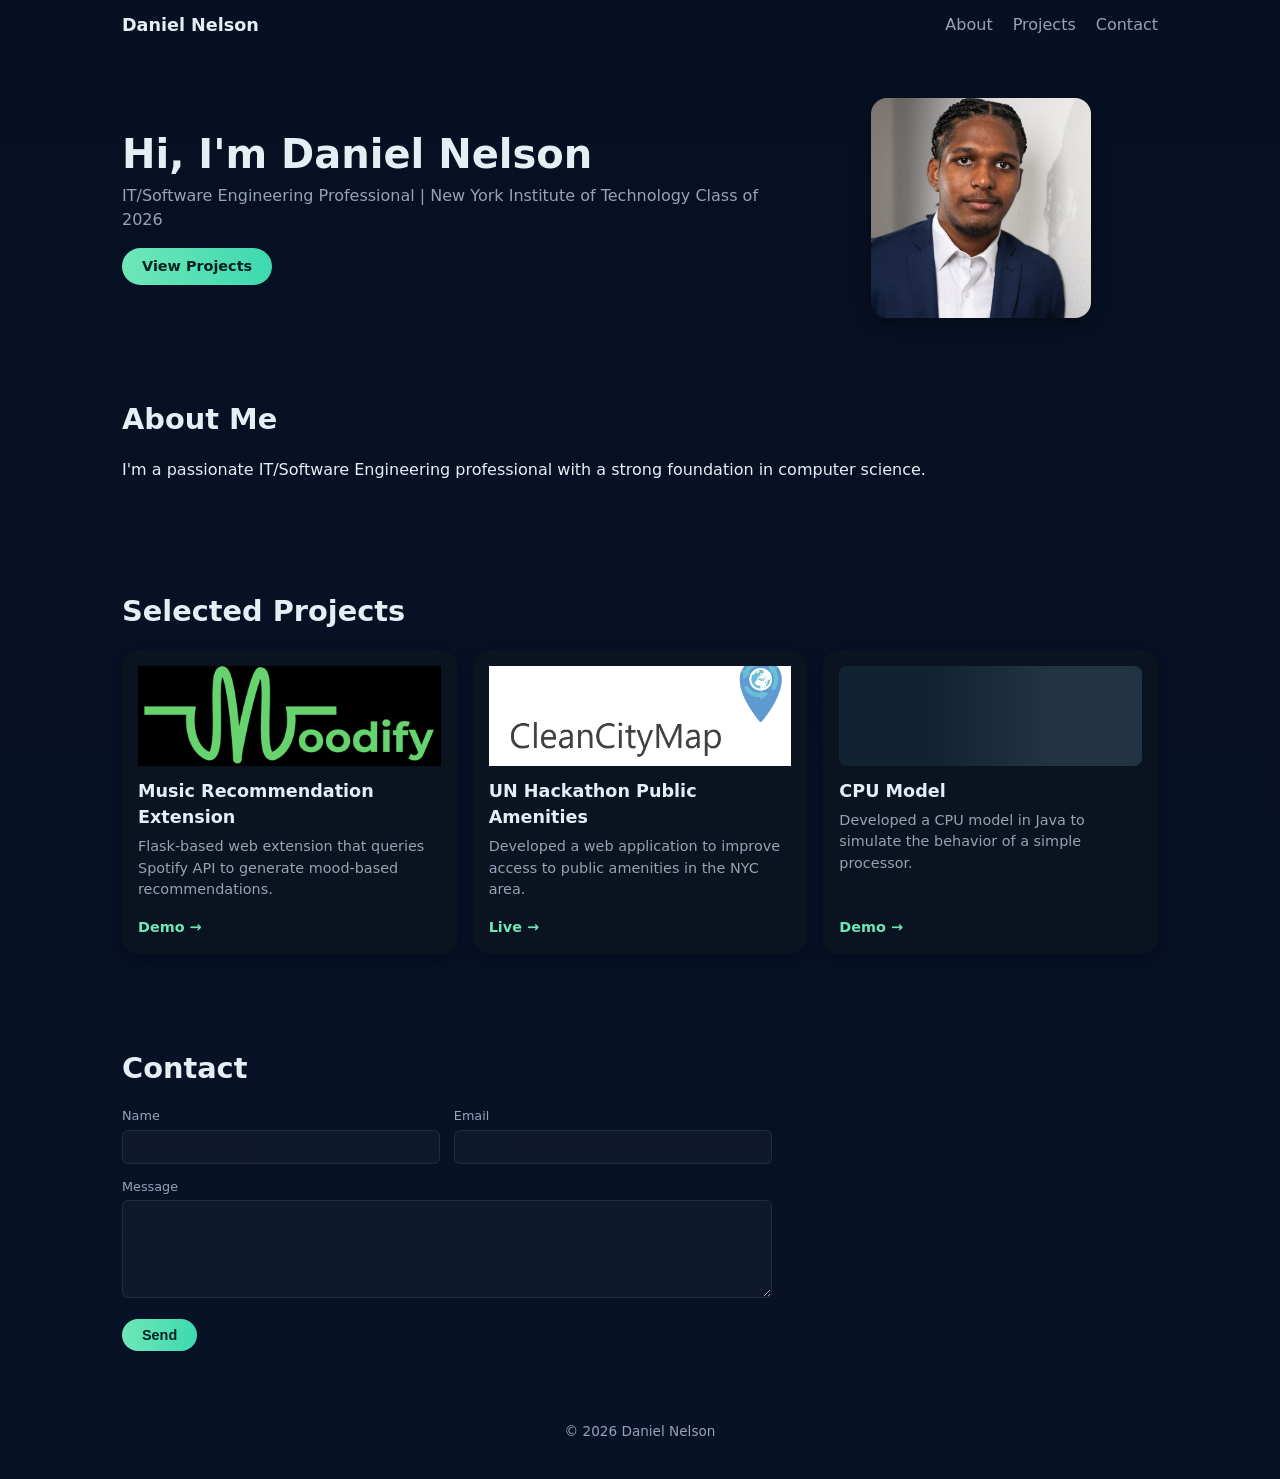
==== index.html @ 83f062a2 "Initial commit" ====
<!DOCTYPE html>
<html lang="en">
<head>
  <meta charset="UTF-8">
  <meta name="viewport" content="width=device-width, initial-scale=1.0">
  <title>Daniel Nelson - Portfolio</title>
  <link rel="stylesheet" href="style.css">
</head>
<body>
  <header class="site-header">
    <div class="container header-inner">
      <h1 class="logo">Daniel Nelson</h1>
      <nav>
        <ul class="nav">
          <li><a href="#about">About</a></li>
          <li><a href="#projects">Projects</a></li>
          <li><a href="#contact">Contact</a></li>
        </ul>
      </nav>
    </div>
  </header>

  <main>
    <section class="hero">
      <div class="container hero-inner">
        <div class="hero-text">
          <h2>Hi, I'm Daniel Nelson</h2>
          <p>IT/Software Engineering Professional | New York Institute of Technology Class of 2026</p>
          <a class="btn" href="#projects">View Projects</a>
        </div>
        <div>
          <img class="hero-photo" src="Assets/index/1760486234159.jpg" alt="Daniel Nelson">
        </div>
      </div>
    </section>

    <section id="about" class="about">
      <div class="container">
        <h3>About Me</h3>
        <p>I'm a passionate IT/Software Engineering professional with a strong foundation in computer science.</p>
      </div>
    </section>

    <section id="projects" class="projects">
      <div class="container">
        <h3>Selected Projects</h3>
        <div class="projects-grid">
          <article class="card">
            <div class="card-media">
              <img src="Assets\musicrec\Screenshot 2026-06-26 140329.png" alt="Music Recommendation Extension">
            </div>
            <h4>Music Recommendation Extension</h4>
            <p>Flask-based web extension that queries Spotify API to generate mood-based recommendations.</p>
            <a class="link" href="music-recs.html">Demo →</a>
          </article>
          <article class="card">
            <div class="card-media">
              <img src="Assets\Hackathon\Screenshot 2026-06-26 140754.png" alt="UN Hackathon Public Amenities">
            </div>
            <h4>UN Hackathon Public Amenities</h4>
            <p>Developed a web application to improve access to public amenities in the NYC area.</p>
            <a class="link" href="public-amenities.html">Live →</a>
          </article>
          <article class="card">
            <div class="card-media"></div>
            <h4>CPU Model</h4>
            <p>Developed a CPU model in Java to simulate the behavior of a simple processor.</p>
            <a class="link" href="cpu-model.html">Demo →</a>
          </article>
        </div>
      </div>
    </section>

    <section id="contact" class="contact">
      <div class="container">
        <h3>Contact</h3>
        <form class="contact-form">
          <label>
            <span>Name</span>
            <input type="text" name="name" required>
          </label>
          <label>
            <span>Email</span>
            <input type="email" name="email" required>
          </label>
          <label class="full-width">
            <span>Message</span>
            <textarea name="message" rows="5" required></textarea>
          </label>
          <button class="btn" type="submit">Send</button>
        </form>
      </div>
    </section>
  </main>

  <footer class="site-footer">
    <div class="container">
      <p>© <span id="year"></span> Daniel Nelson</p>
    </div>
  </footer>

  <script>
    document.getElementById('year').textContent = new Date().getFullYear();
  </script>
</body>
</html>
---- style.css ----
:root {
  --bg: #0f1724;
  --card: #0b1220;
  --accent: #6ee7b7;
  --muted: #94a3b8;
  --text: #e6eef5;
  --glass: rgba(255, 255, 255, 0.03);
  --radius: 16px; 
  
  --fs-h2: clamp(1.6rem, 3vw + 0.8rem, 2.5rem);
  --fs-h3: clamp(1.3rem, 2vw + 0.8rem, 1.8rem);
  --fs-body: clamp(0.9rem, 0.3vw + 0.8rem, 1rem);
  --fluid-padding: clamp(1rem, 3vw, 2rem); 
}

* { box-sizing: border-box; }
html, body { min-height: 100vh; }

body {
  margin: 0;
  font-family: Inter, system-ui, -apple-system, 'Segoe UI', Roboto, 'Helvetica Neue', Arial;
  background: linear-gradient(180deg, #071023 0%, #081226 100%);
  color: var(--text);
  font-size: var(--fs-body);
  line-height: 1.5;
  -webkit-font-smoothing: antialiased;
}

.container {
  width: 100%;
  max-width: 1100px;
  margin: 0 auto;
  padding: 0 var(--fluid-padding);
}

.site-header {
  backdrop-filter: blur(6px);
  background: transparent;
  padding: 0.75rem 0;
}

.header-inner {
  display: flex;
  align-items: center;
  justify-content: space-between;
}

.logo {
  margin: 0;
  font-size: 1.1rem;
}

.nav {
  list-style: none;
  display: flex;
  gap: 1.25rem;
  margin: 0;
  padding: 0;
}

.nav a {
  color: var(--muted);
  text-decoration: none;
  transition: color 0.2s;
}
.nav a:hover { color: var(--accent); }


.hero {
  padding: calc(var(--fluid-padding) * 1.5) 0;
  display: flex;
  align-items: center;
}

.hero-inner {
  display: grid;
  grid-template-columns: 1.3fr 0.7fr;
  gap: 1.5rem;
  align-items: center;
  width: 100%;
}

.hero-text h2 {
  margin: 0 0 0.5rem;
  font-size: var(--fs-h2);
  line-height: 1.1;
}

.hero-text p {
  margin: 0 0 1rem;
  color: var(--muted);
}

.btn {
  display: inline-block;
  background: linear-gradient(90deg, var(--accent), #3dd9b0);
  color: #042022;
  padding: 0.5rem 1.25rem;
  border-radius: 999px;
  text-decoration: none;
  font-weight: 600;
  font-size: 0.9rem;
  transition: transform 0.2s, box-shadow 0.2s;
}
.btn:hover {
  transform: translateY(-1px);
  box-shadow: 0 4px 12px rgba(110, 231, 183, 0.2);
}

.hero-photo {
  width: 100%;
  max-width: 220px;
  height: auto;
  display: block;
  margin: 0 auto;
  border-radius: var(--radius);
  background: linear-gradient(135deg, #0b1220, #122036);
  box-shadow: 0 4px 16px rgba(0,0,0,0.4);
}

.about { padding: var(--fluid-padding) 0; }
.about h3 { margin-top: 0; font-size: var(--fs-h3); margin-bottom: 0.5rem; }

.projects { padding: var(--fluid-padding) 0; }
.projects h3 { font-size: var(--fs-h3); margin-bottom: 1rem;}

.projects-grid {
  display: grid;
  grid-template-columns: repeat(auto-fit, minmax(260px, 1fr));
  gap: 1rem;
}

.card {
  display: flex;
  flex-direction: column;
  background: var(--card);
  padding: 1rem;
  border-radius: var(--radius);
  box-shadow: 0 4px 12px rgba(2, 6, 23, 0.5);
  height: 100%;
}

.card-media {
  height: 100px; 
  border-radius: 8px;
  background: linear-gradient(90deg, #123 30%, #234 70%);
  margin-bottom: 0.75rem;
}

.card-media img {
  width: 100%;
  height: 100%;
  object-fit: cover;
  display: block;
}

.card h4 { margin: 0 0 0.35rem 0; font-size: 1.1rem; }
.card p { color: var(--muted); margin: 0 0 1rem; flex-grow: 1; font-size: 0.9rem; }
.link { color: var(--accent); text-decoration: none; font-weight: 600; font-size: 0.9rem; }

.contact { padding: var(--fluid-padding) 0; }
.contact h3 { font-size: var(--fs-h3); margin-bottom: 1rem; }
.contact-form {
  display: grid;
  grid-template-columns: 1fr 1fr;
  gap: 0.85rem;
  max-width: 650px;
}

.contact-form label { display: block; }
.contact-form label.full-width { grid-column: 1 / -1; }
.contact-form span { display: block; color: var(--muted); font-size: 0.8rem; margin-bottom: 0.25rem; }
.contact-form input, .contact-form textarea {
  width: 100%;
  padding: 0.5rem 0.75rem;
  border-radius: 6px;
  border: 1px solid rgba(255, 255, 255, 0.08);
  background: var(--glass);
  color: var(--text);
  font-size: 0.9rem;
}
.contact-form button { grid-column: 1 / -1; justify-self: start; border: none; cursor: pointer; }

.site-footer { padding: 1.5rem 0; color: var(--muted); text-align: center; font-size: 0.85rem; }

/* Dynamic Layout Adjustments via Media Queries */
@media (max-width: 900px) {
  .hero-inner { grid-template-columns: 1fr; text-align: center; gap: 1rem; }
  .hero-photo { max-width: 160px; order: -1; }
}

@media (max-width: 600px) {
  .contact-form { grid-template-columns: 1fr; }
}

/* ==========================================================================
   Shared Project Detail Page Styles
   ========================================================================== */
.page-container {
  max-width: 1100px;
  margin: 0 auto;
  padding: var(--fluid-padding);
}

.project-header {
  display: flex;
  justify-content: space-between;
  align-items: center;
  padding: 1rem 0;
  border-bottom: 1px solid rgba(255, 255, 255, 0.05);
}

.project-header .brand { font-size: 1.1rem; font-weight: 700; color: var(--accent); }
.project-header nav a { color: var(--muted); text-decoration: none; font-size: 0.9rem; transition: color 0.2s; }
.project-header nav a:hover { color: var(--text); }

.project-hero { padding: 1.5rem 0; }
.project-hero h1 { font-size: var(--fs-h2); margin: 0 0 0.5rem 0; line-height: 1.2; }
.project-hero p { color: var(--muted); font-size: 1rem; max-width: 800px; margin: 0 0 1rem 0; line-height: 1.5; }

.project-grid-layout { display: grid; gap: 1.25rem; margin-top: 1rem; }

@media (min-width: 900px) {
  .project-grid-layout { grid-template-columns: 1.45fr 0.55fr; }
}

.project-main-content {
  background: var(--card);
  border: 1px solid rgba(255, 255, 255, 0.04);
  border-radius: var(--radius);
  padding: 1.25rem;
  box-shadow: 0 4px 12px rgba(2, 6, 23, 0.3);
}

.project-sidebar {
  background: rgba(255, 255, 255, 0.02);
  border: 1px solid rgba(255, 255, 255, 0.04);
  border-radius: var(--radius);
  padding: 1.25rem;
}

.project-section-title { margin: 0 0 1rem 0; font-size: 1.25rem; font-weight: 700; }

.display-cards-grid {
  display: grid;
  grid-template-columns: repeat(auto-fit, minmax(220px, 1fr));
  gap: 1rem;
}

.detail-card {
  border-radius: 8px;
  overflow: hidden;
  background: rgba(255, 255, 255, 0.03);
  border: 1px solid rgba(255, 255, 255, 0.05);
}

.detail-card img {
  width: 100%;
  display: block;
  height: 250px; 
  object-fit: scale-down;
  background: linear-gradient(135deg, #122036, #0b1220);
}

.detail-card-body { padding: 0.85rem; }
.detail-card-body h3 { margin: 0 0 0.35rem 0; font-size: 1rem; font-weight: 600; }
.detail-card-body p { margin: 0; color: var(--muted); font-size: 0.85rem; line-height: 1.4; }

.spec-list { list-style: none; padding: 0; margin: 0; }
.spec-list li { position: relative; padding-left: 1.1rem; margin-bottom: 0.5rem; font-size: 0.9rem; color: var(--text); line-height: 1.4; }
.spec-list li::before { content: "•"; position: absolute; left: 0; color: var(--accent); font-weight: 700; }
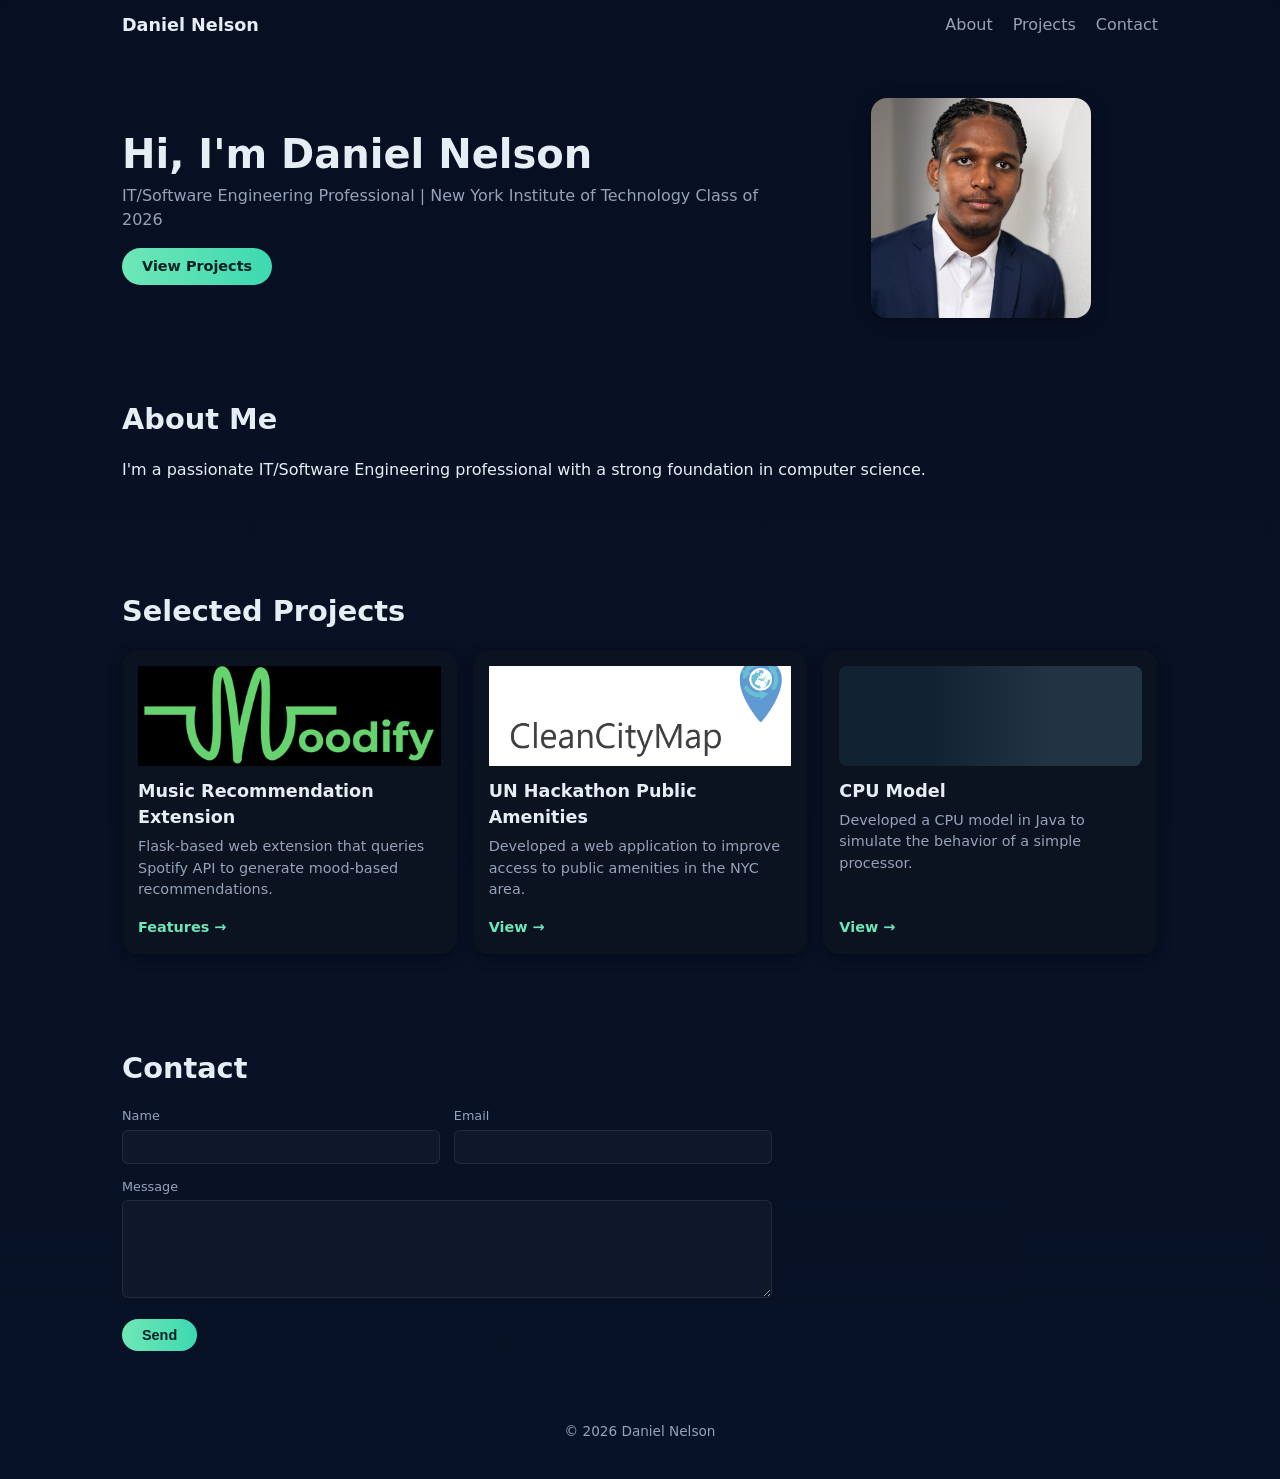
==== commit 8297318a: "small ui text/img changes" ====
--- a/index.html
+++ b/index.html
@@ -51,7 +51,7 @@
             </div>
             <h4>Music Recommendation Extension</h4>
             <p>Flask-based web extension that queries Spotify API to generate mood-based recommendations.</p>
-            <a class="link" href="music-recs.html">Demo →</a>
+            <a class="link" href="music-recs.html">Features →</a>
           </article>
           <article class="card">
             <div class="card-media">
@@ -59,13 +59,13 @@
             </div>
             <h4>UN Hackathon Public Amenities</h4>
             <p>Developed a web application to improve access to public amenities in the NYC area.</p>
-            <a class="link" href="public-amenities.html">Live →</a>
+            <a class="link" href="public-amenities.html">View →</a>
           </article>
           <article class="card">
             <div class="card-media"></div>
             <h4>CPU Model</h4>
             <p>Developed a CPU model in Java to simulate the behavior of a simple processor.</p>
-            <a class="link" href="cpu-model.html">Demo →</a>
+            <a class="link" href="cpu-model.html">View →</a>
           </article>
         </div>
       </div>
@@ -74,7 +74,8 @@
     <section id="contact" class="contact">
       <div class="container">
         <h3>Contact</h3>
-        <form class="contact-form">
+        <form class="contact-form" action="https://api.web3forms.com/submit" method="POST">
+          <input type="hidden" name="access_key" value="6a19a6bb-8e47-43fa-96fe-ee06c69a72f7">
           <label>
             <span>Name</span>
             <input type="text" name="name" required>
--- a/style.css
+++ b/style.css
@@ -258,7 +258,7 @@
   width: 100%;
   display: block;
   height: 250px; 
-  object-fit: scale-down;
+  object-fit: cover;
   background: linear-gradient(135deg, #122036, #0b1220);
 }
 
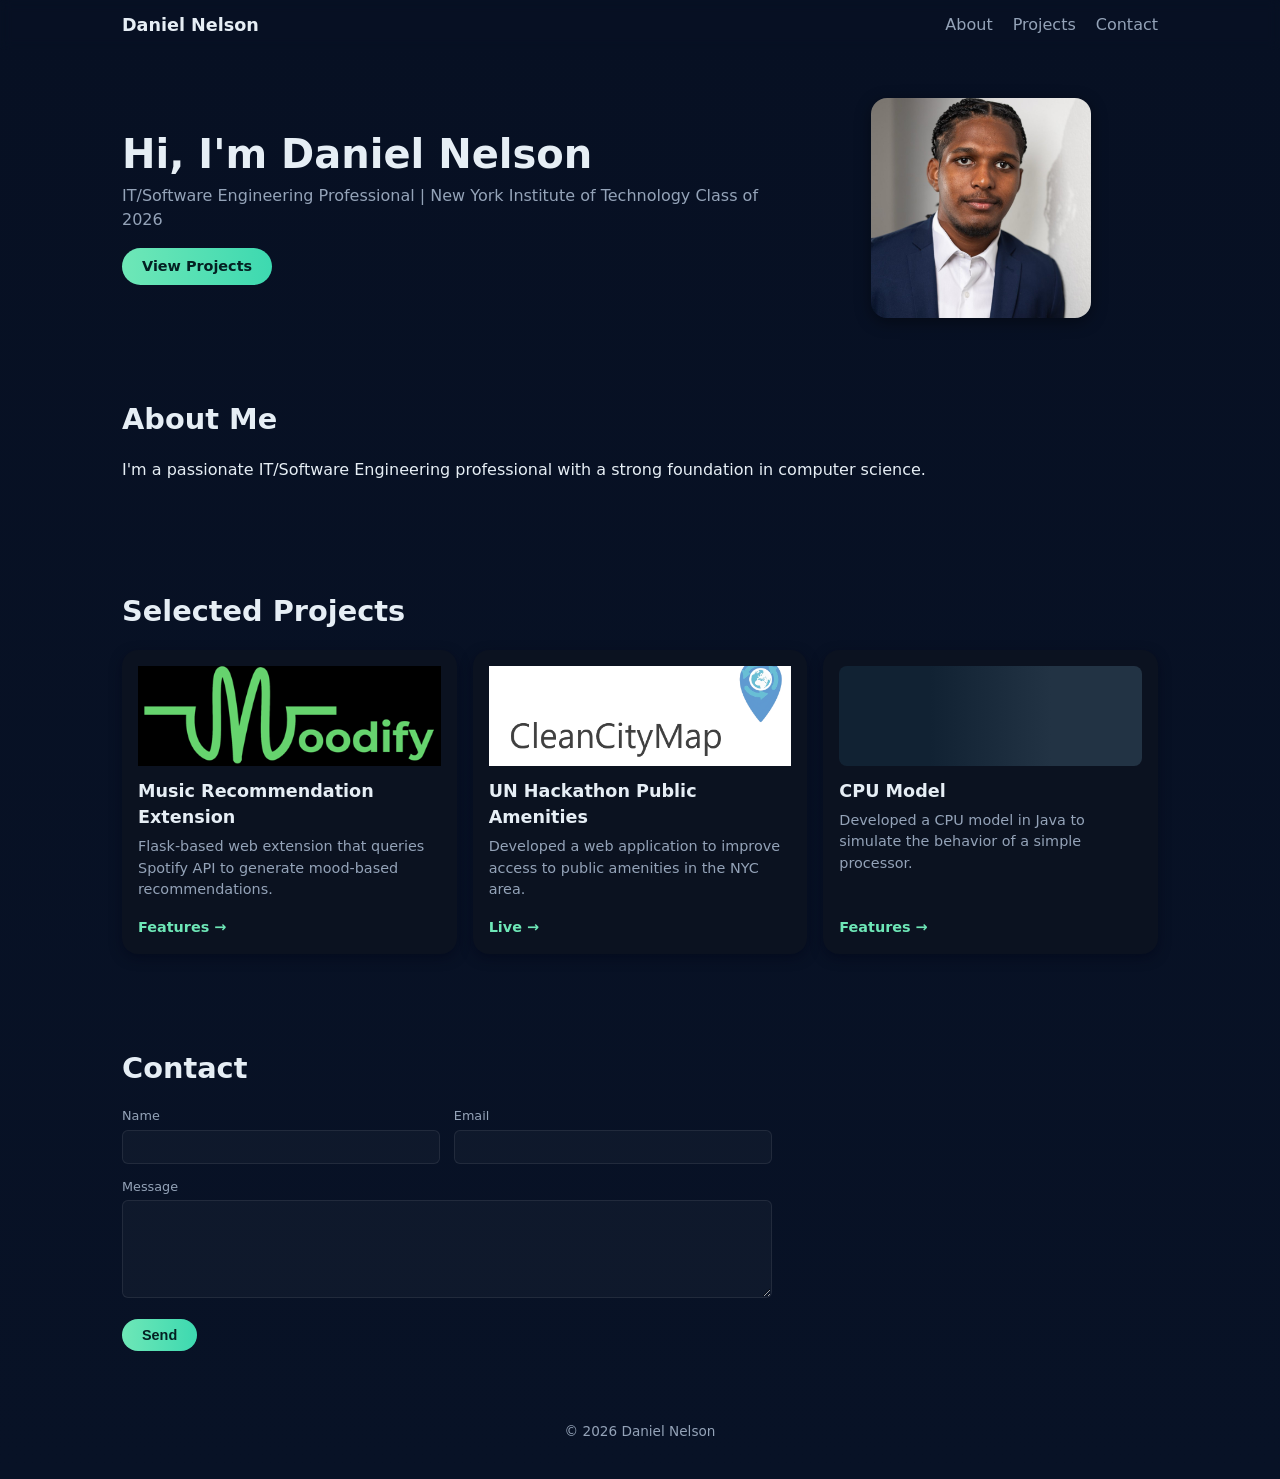
==== commit a27bf694: "1.0.0" ====
--- a/index.html
+++ b/index.html
@@ -59,13 +59,13 @@
             </div>
             <h4>UN Hackathon Public Amenities</h4>
             <p>Developed a web application to improve access to public amenities in the NYC area.</p>
-            <a class="link" href="public-amenities.html">View →</a>
+            <a class="link" href="public-amenities.html">Live →</a>
           </article>
           <article class="card">
             <div class="card-media"></div>
             <h4>CPU Model</h4>
             <p>Developed a CPU model in Java to simulate the behavior of a simple processor.</p>
-            <a class="link" href="cpu-model.html">View →</a>
+            <a class="link" href="cpu-model.html">Features →</a>
           </article>
         </div>
       </div>
--- a/style.css
+++ b/style.css
@@ -258,7 +258,7 @@
   width: 100%;
   display: block;
   height: 250px; 
-  object-fit: cover;
+  object-fit: contain;
   background: linear-gradient(135deg, #122036, #0b1220);
 }
 
@@ -268,4 +268,18 @@
 
 .spec-list { list-style: none; padding: 0; margin: 0; }
 .spec-list li { position: relative; padding-left: 1.1rem; margin-bottom: 0.5rem; font-size: 0.9rem; color: var(--text); line-height: 1.4; }
-.spec-list li::before { content: "•"; position: absolute; left: 0; color: var(--accent); font-weight: 700; }+.spec-list li::before { content: "•"; position: absolute; left: 0; color: var(--accent); font-weight: 700; }
+/* Custom Row Layout for CPU Model Architecture Simulation */
+#architecture .display-cards-grid {
+  grid-template-columns: 1fr; /* Force elements into rows instead of side-by-side columns */
+  gap: 1.5rem; /* Give the rows a bit more breathing room */
+}
+
+#architecture .detail-card {
+  display: flex;
+  flex-direction: column; /* Ensures image stays on top, text on bottom */
+}
+
+#architecture .detail-card img {
+  height: 200px; /* Adjust height if necessary so it perfectly splits the top half */
+}
